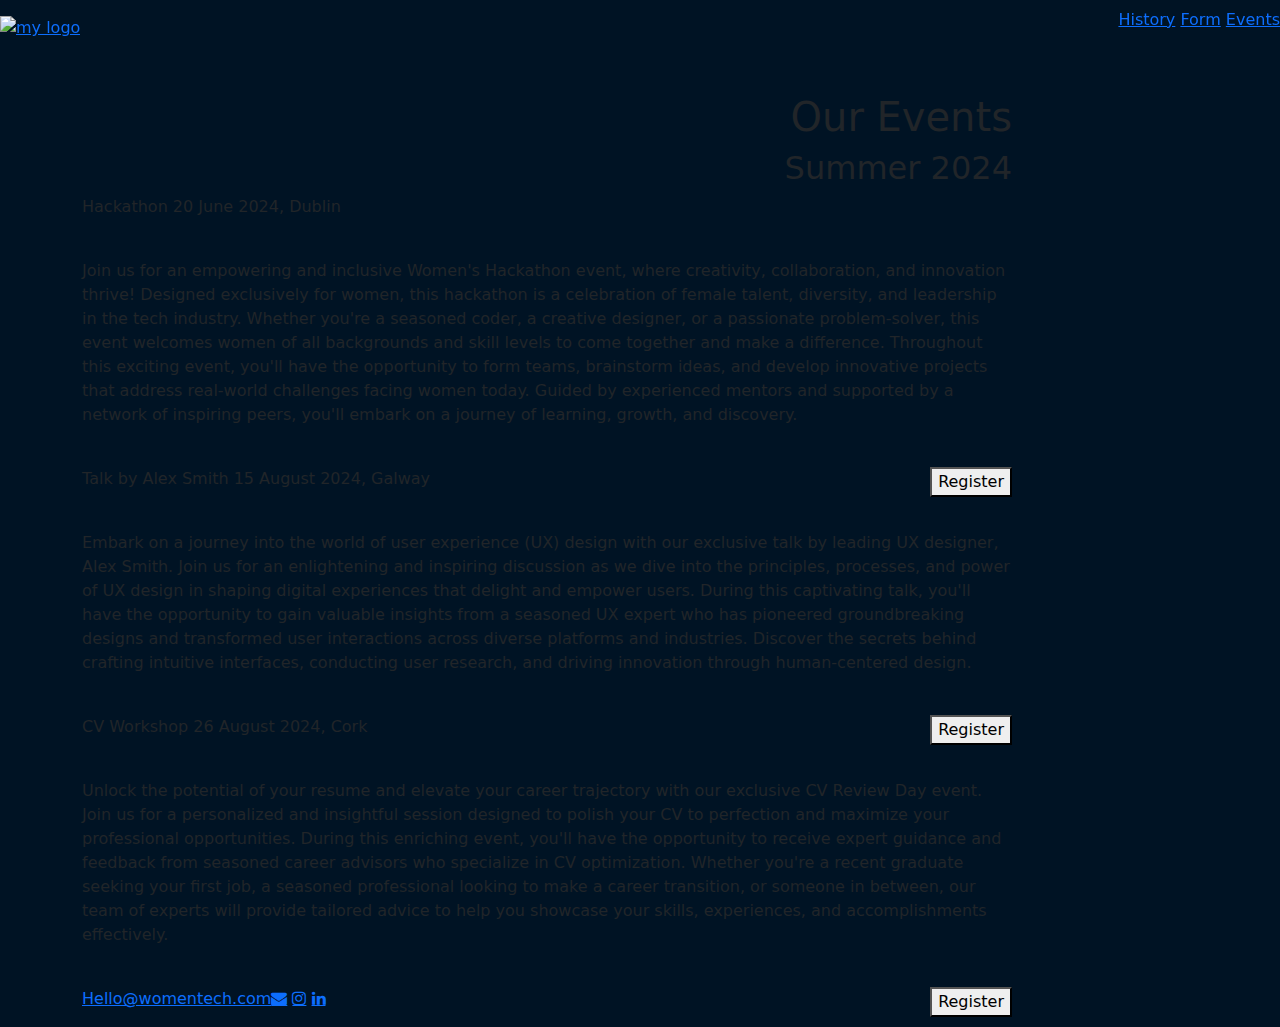
==== Events.html @ 4436cdce "Add files via upload" ====
<!DOCTYPE html>
<html lang="en">
<head>
    <meta name="viewport" content="width=device-width, initial-scale=1.0">
    <link href="https://cdn.jsdelivr.net/npm/bootstrap@5.3.3/dist/css/bootstrap.min.css" rel="stylesheet" integrity="sha384-QWTKZyjpPEjISv5WaRU9OFeRpok6YctnYmDr5pNlyT2bRjXh0JMhjY6hW+ALEwIH" crossorigin="anonymous">
    <meta charset="UTF-8">
    <meta name="viewport" content="width=device-width, initial-scale=1.0">
    <title>Events</title>
    <link rel="stylesheet" href="Style/myStyle.css"/>
    <link rel="stylesheet" href="https://cdnjs.cloudflare.com/ajax/libs/font-awesome/4.7.0/css/font-awesome.min.css">
</head>
<body style="background-color: #001324">
	
	<div class="container"></div>
    <div class="container">
        <div class="col-1"></div>
        <div class="col-10" >
            <h1 class="white-heading" style="text-align:right; margin-top:10%;">Our Events</h1>
            <h2 class="white-subheading" style="text-align:right;">Summer 2024</h2>
        </div>
        <div class="col-1"></div>
    </div>

	<div class="container"></div>
    <div class="container">
        <div class="col-1"></div>
        <div class="col-10" >
            <p class="white-body" style="text-align:left"> <span class="white-subheading">Hackathon </span> 20 June 2024, Dublin</p>
			<br>
			<p class="white-body" style="text-align:left">Join us for an empowering and inclusive Women's Hackathon event, where creativity, collaboration, and innovation thrive! Designed exclusively for women, this hackathon is a celebration of female talent, diversity, and leadership in the tech industry. Whether you're a seasoned coder, a creative designer, or a passionate problem-solver, this event welcomes women of all backgrounds and skill levels to come together and make a difference.

                Throughout this exciting event, you'll have the opportunity to form teams, brainstorm ideas, and develop innovative projects that address real-world challenges facing women today. Guided by experienced mentors and supported by a network of inspiring peers, you'll embark on a journey of learning, growth, and discovery.</p>
            <br>
            <button style="float: right;" class="submitbutton">Register</button>
        </div>
        <div class="col-1"></div>
    </div>
	<div class="container"></div>
    <div class="container">
    <div class="col-1"></div>
    <div class="col-10" >
        <p class="white-body" style="text-align:left;"> 
            <span class="white-subheading">Talk by Alex Smith </span> 15 August 2024, Galway</p>
        <br>
        <p class="white-body" style="text-align:left">Embark on a journey into the world of user experience (UX) design with our exclusive talk by leading UX designer, Alex Smith. Join us for an enlightening and inspiring discussion as we dive into the principles, processes, and power of UX design in shaping digital experiences that delight and empower users.

            During this captivating talk, you'll have the opportunity to gain valuable insights from a seasoned UX expert who has pioneered groundbreaking designs and transformed user interactions across diverse platforms and industries. Discover the secrets behind crafting intuitive interfaces, conducting user research, and driving innovation through human-centered design.</p>
        <br>
        <button style="float: right;" class="submitbutton">Register</button>
    </div>
    <div class="col-1"></div>
    </div>
    <div class="container"></div>
    <div class="container">
    <div class="col-1"></div>
    <div class="col-10" >
        <p class="white-body" style="text-align:left"> <span class="white-subheading">CV Workshop </span> 26 August 2024, Cork</p>
        <br>
        <p class="white-body" style="text-align:left">Unlock the potential of your resume and elevate your career trajectory with our exclusive CV Review Day event. Join us for a personalized and insightful session designed to polish your CV to perfection and maximize your professional opportunities.

            During this enriching event, you'll have the opportunity to receive expert guidance and feedback from seasoned career advisors who specialize in CV optimization. Whether you're a recent graduate seeking your first job, a seasoned professional looking to make a career transition, or someone in between, our team of experts will provide tailored advice to help you showcase your skills, experiences, and accomplishments effectively.</p>
        <br>
        <button style="float: right;" class="submitbutton">Register</button>
    </div>
    <div class="col-1"></div>
    </div>
</div>


	<!-- nav bar -->
	<div class="container">
		<nav class="navbar fixed-top">
			<div class="col-1 col-md-1 col-lg-1">
				<a href="index.html"><img src="Photos/logowt.png" alt="my logo" class="img-fluid"></a>
			</div>
			<div align="right"; class="col-10 col-md-8 col-lg-6">
				<p>
					<a class ="white-body pagelink" href="history.html">History</a>
					<a class ="white-body pagelink" href="FormPage.html">Form</a>
					<a class ="white-body pagelink" href="Events.html">Events</a>
				</p>
			</div>
		  </nav>
	</div>
	<!-- footer -->
	<div class="container footer">
		<!-- Add icon library -->
		
		<div class="col-7" >
		<p class="white-body "> <!-- Add font awesome icons -->
			<a href="mailto:caitriona.m.brennan@gmail.com">Hello@womentech.com</a><a href="" target="_blank" class="fa fa-envelope"></a>
			<a href="https://www.instagram.com/caitriona.design/" target="_blank" class="fa fa-instagram"></a>
			<a href="https://www.linkedin.com/in/caitriona-brennan-924135195/" target="_blank" class="fa fa-linkedin"></a>
		</p>
		</div>
	</div>
	</div>
	</body>
	<script src="JavaScript/gamehistoryscript.js"></script>
	<script src="https://cdn.jsdelivr.net/npm/bootstrap@5.3.3/dist/js/bootstrap.bundle.min.js" integrity="sha384-YvpcrYf0tY3lHB60NNkmXc5s9fDVZLESaAA55NDzOxhy9GkcIdslK1eN7N6jIeHz" crossorigin="anonymous"></script>
	</html>
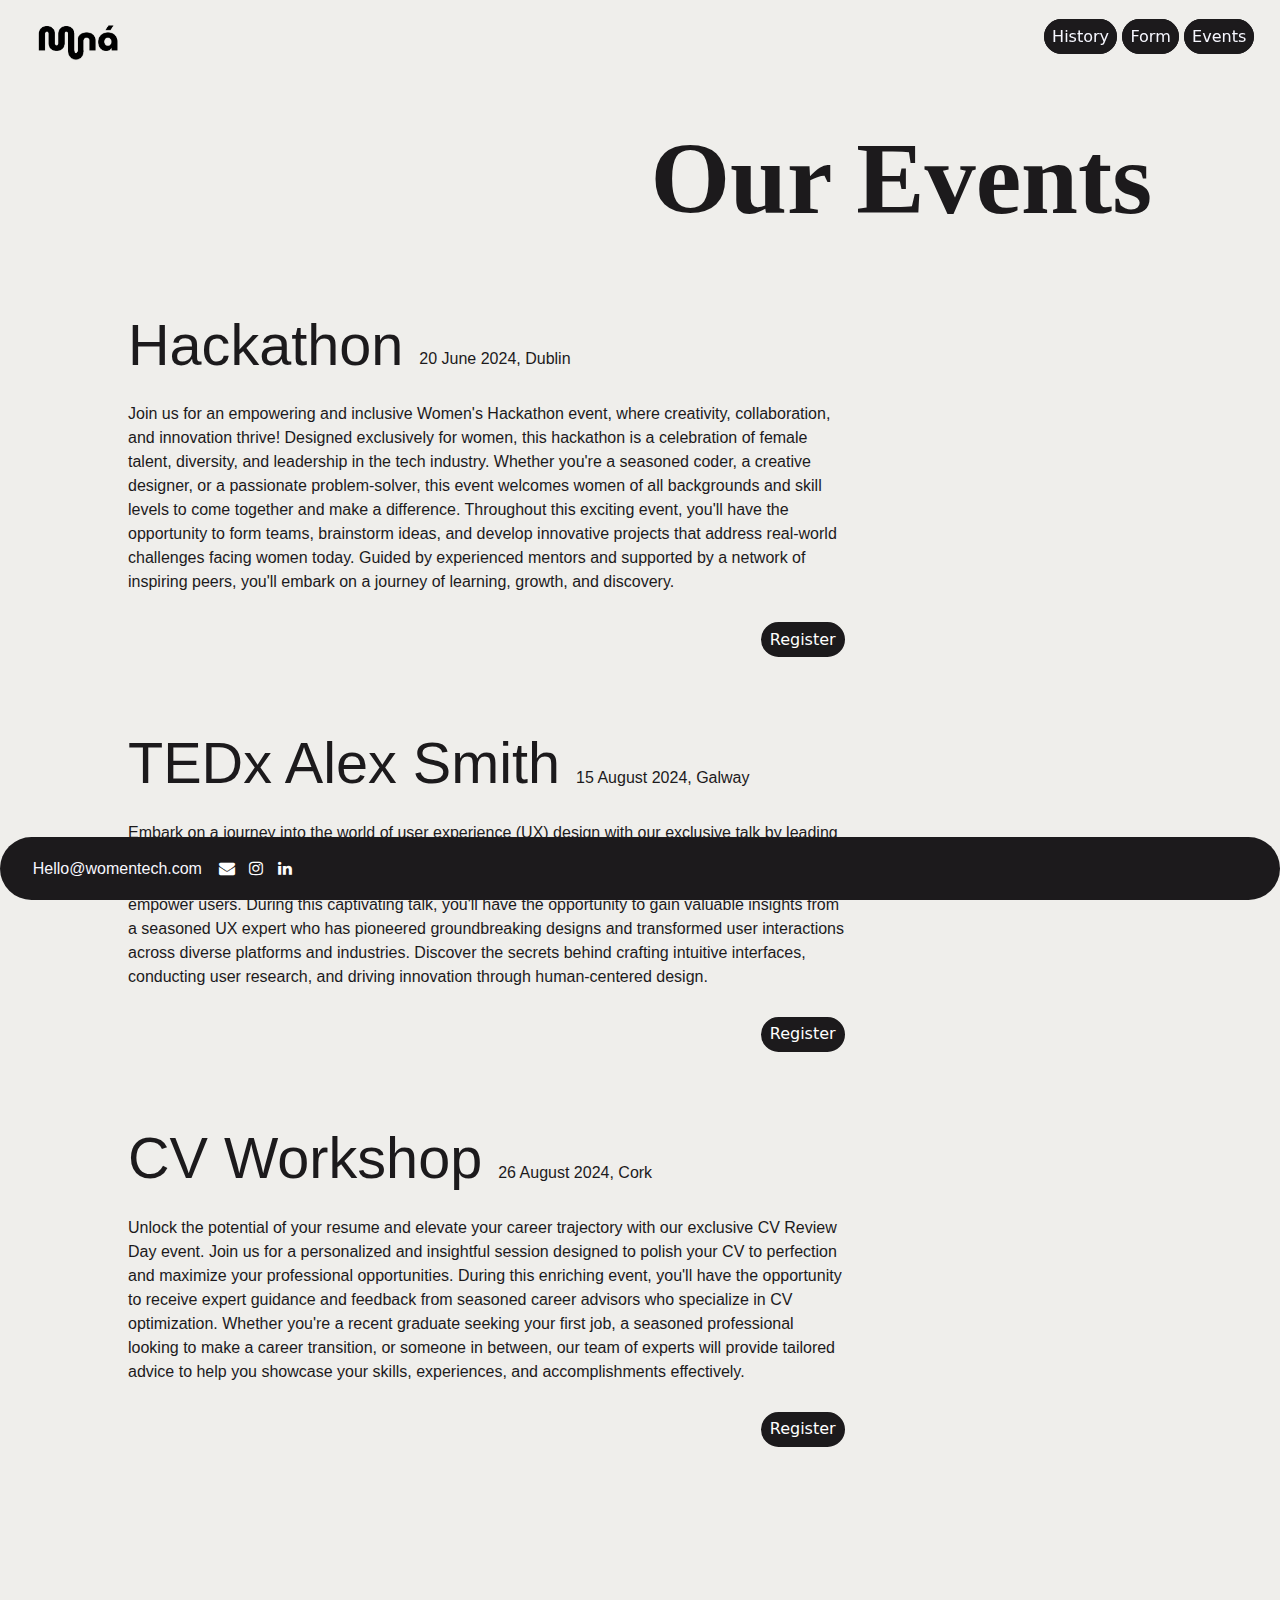
==== commit 4aa814a8: "Update nav Events.html" ====
--- a/Events.html
+++ b/Events.html
@@ -6,17 +6,19 @@
     <meta charset="UTF-8">
     <meta name="viewport" content="width=device-width, initial-scale=1.0">
     <title>Events</title>
+	    <link rel="icon" href="./Photos/favicon.png" type="image/png">
     <link rel="stylesheet" href="Style/myStyle.css"/>
+    <link rel="stylesheet" href="https://use.typekit.net/hwj4tpx.css">
     <link rel="stylesheet" href="https://cdnjs.cloudflare.com/ajax/libs/font-awesome/4.7.0/css/font-awesome.min.css">
 </head>
-<body style="background-color: #001324">
+<body style="background-color: #EFEEEB; ">
 	
-	<div class="container"></div>
+	<div class="container"><img class="image1" style="scale: 30%;" src="./Photos/pink.png" alt=""></div>
     <div class="container">
+        <img class="image3" style="scale:50%" src="./Photos/bluedouble.png" alt="">
         <div class="col-1"></div>
         <div class="col-10" >
-            <h1 class="white-heading" style="text-align:right; margin-top:10%;">Our Events</h1>
-            <h2 class="white-subheading" style="text-align:right;">Summer 2024</h2>
+            <h1 class="white-heading" style="text-align:right; margin-top:5%;">Our Events</h1>
         </div>
         <div class="col-1"></div>
     </div>
@@ -24,64 +26,99 @@
 	<div class="container"></div>
     <div class="container">
         <div class="col-1"></div>
-        <div class="col-10" >
+        <div class="col-md-7 col-sm-10" >
             <p class="white-body" style="text-align:left"> <span class="white-subheading">Hackathon </span> 20 June 2024, Dublin</p>
 			<br>
 			<p class="white-body" style="text-align:left">Join us for an empowering and inclusive Women's Hackathon event, where creativity, collaboration, and innovation thrive! Designed exclusively for women, this hackathon is a celebration of female talent, diversity, and leadership in the tech industry. Whether you're a seasoned coder, a creative designer, or a passionate problem-solver, this event welcomes women of all backgrounds and skill levels to come together and make a difference.
 
                 Throughout this exciting event, you'll have the opportunity to form teams, brainstorm ideas, and develop innovative projects that address real-world challenges facing women today. Guided by experienced mentors and supported by a network of inspiring peers, you'll embark on a journey of learning, growth, and discovery.</p>
             <br>
-            <button style="float: right;" class="submitbutton">Register</button>
+            <button style="float: right; padding: 0.5% 1%" class="submitbutton">Register</button>
         </div>
         <div class="col-1"></div>
     </div>
 	<div class="container"></div>
     <div class="container">
     <div class="col-1"></div>
-    <div class="col-10" >
+    <div class="col-md-7 col-sm-10" >
         <p class="white-body" style="text-align:left;"> 
-            <span class="white-subheading">Talk by Alex Smith </span> 15 August 2024, Galway</p>
+            <span class="white-subheading">TEDx Alex Smith </span> 15 August 2024, Galway</p>
         <br>
         <p class="white-body" style="text-align:left">Embark on a journey into the world of user experience (UX) design with our exclusive talk by leading UX designer, Alex Smith. Join us for an enlightening and inspiring discussion as we dive into the principles, processes, and power of UX design in shaping digital experiences that delight and empower users.
 
             During this captivating talk, you'll have the opportunity to gain valuable insights from a seasoned UX expert who has pioneered groundbreaking designs and transformed user interactions across diverse platforms and industries. Discover the secrets behind crafting intuitive interfaces, conducting user research, and driving innovation through human-centered design.</p>
         <br>
-        <button style="float: right;" class="submitbutton">Register</button>
+        <button style="float: right; padding: 0.5% 1%" class="submitbutton">Register</button>
     </div>
     <div class="col-1"></div>
+    <img class="image2" style="scale:60%" src="./Photos/brown.png" alt="">
     </div>
     <div class="container"></div>
     <div class="container">
     <div class="col-1"></div>
-    <div class="col-10" >
+    <div class="col-md-7 col-sm-10" >
         <p class="white-body" style="text-align:left"> <span class="white-subheading">CV Workshop </span> 26 August 2024, Cork</p>
         <br>
         <p class="white-body" style="text-align:left">Unlock the potential of your resume and elevate your career trajectory with our exclusive CV Review Day event. Join us for a personalized and insightful session designed to polish your CV to perfection and maximize your professional opportunities.
 
             During this enriching event, you'll have the opportunity to receive expert guidance and feedback from seasoned career advisors who specialize in CV optimization. Whether you're a recent graduate seeking your first job, a seasoned professional looking to make a career transition, or someone in between, our team of experts will provide tailored advice to help you showcase your skills, experiences, and accomplishments effectively.</p>
         <br>
-        <button style="float: right;" class="submitbutton">Register</button>
+        <button style="float: right; padding: 0.5% 1%" class="submitbutton">Register</button>
     </div>
     <div class="col-1"></div>
     </div>
 </div>
 
-
-	<!-- nav bar -->
+<!-- nav bar -->
 	<div class="container">
-		<nav class="navbar fixed-top">
-			<div class="col-1 col-md-1 col-lg-1">
-				<a href="index.html"><img src="Photos/logowt.png" alt="my logo" class="img-fluid"></a>
-			</div>
-			<div align="right"; class="col-10 col-md-8 col-lg-6">
-				<p>
-					<a class ="white-body pagelink" href="history.html">History</a>
-					<a class ="white-body pagelink" href="FormPage.html">Form</a>
-					<a class ="white-body pagelink" href="Events.html">Events</a>
-				</p>
-			</div>
-		  </nav>
-	</div>
+        <nav class="navbar fixed-top">
+            <!-- Burger menu icon, visible only on small screens -->
+            <a data-bs-toggle="offcanvas" href="#offcanvasExample" role="button" aria-controls="offcanvasExample" class="d-md-none">
+                <img src="Photos/burger.png" alt="" width="25%" height="auto">
+            </a>
+            
+            <!-- Regular navbar links, hidden on small screens -->
+            <div class="d-none d-md-flex align-items-center justify-content-between w-100">
+                <div class="col-1 col-md-1 col-lg-1">
+                    <a href="index.html"><img src="Photos/logowt.png" alt="my logo" class="img-fluid" style="scale:80%; padding-top:5%"></a>
+                </div>
+                <div align="right" class="col-10 col-md-8 col-lg-6">
+                    <p>
+                        <a class="pagelink" href="history.html">History</a>
+                        <a class="pagelink" href="FormPage.html">Form</a>
+                        <a class="pagelink" href="Events.html">Events</a>
+                    </p>
+                </div>
+            </div>
+            
+            <!-- Offcanvas menu for small screens -->
+            <div class="offcanvas offcanvas-start" tabindex="-1" id="offcanvasExample" aria-labelledby="offcanvasExampleLabel">
+                <div class="offcanvas-header">
+                    <a data-bs-toggle="offcanvas" href="#offcanvasExample" role="button" aria-controls="offcanvasExample" aria-label="Close">
+                        <img src="Photos/x.png" alt="" width="25%" height="auto">
+                    </a>
+                </div>
+                <div class="offcanvas-body">
+                    <div style="margin-top:3%;" class="col-10 col-md-8 col-lg-6">
+                        <p class="mb-3">
+                            <a class="pagelink-menu" href="history.html">History</a>
+                        </p>
+                    </div>
+                    <div style="margin-top:3%;" class="col-10 col-md-8 col-lg-6">
+                        <p class="mb-3">
+                            <a class="pagelink-menu" href="FormPage.html">Form</a>
+                        </p>
+                    </div>
+                    <div style="margin-top:3%;" class="col-10 col-md-8 col-lg-6">
+                        <p class="mb-3">
+                            <a class="pagelink-menu" href="Events.html">Events</a>
+                        </p>
+                    </div>
+                </div>
+            </div>
+        </nav>
+    </div>
+    
 	<!-- footer -->
 	<div class="container footer">
 		<!-- Add icon library -->
--- a/Style/myStyle.css
+++ b/Style/myStyle.css
@@ -0,0 +1,229 @@
+h1 {
+  text-transform: capitalize;
+  font-size: 15vw;
+  font-family: "MuseoModerno";
+  color: #1C1A1C;
+}
+
+h2 {
+  font-family: "calling-code", sans-serif;
+  font-weight: 400;
+  font-style: normal;
+  color: #1C1A1C;
+}
+body {
+  background-color: #EFEEEB;
+  padding-bottom: 6%; 
+  overflow-x: hidden; 
+}
+
+p{
+  margin-top:0.5%;
+  margin-bottom:0.5%;
+}
+
+.container{
+padding:2%;
+max-width: 100%;
+display: flex;
+margin: none;
+height: auto;
+position: relative;
+}
+
+
+/* heading text colour and size variations */
+
+.white-heading{
+  text-transform: capitalize;
+  font-size: 8vw;
+  font-family: "MuseoModerno";
+  color:#1C1A1C;
+  font-weight:800;
+  line-height: 100%;
+}
+.white-subheading{
+  padding-top:5%;
+  text-transform: capitalize;
+  font-size: 4.5vw;
+  font-family: "calling-code", sans-serif;
+  font-weight: 400;
+  font-style: normal;
+  color:#1C1A1C;
+  font-weight:300;
+  line-height: 0%;
+  text-transform:none;
+}
+
+/* body text colour variations */
+.white-body {
+  font-family: "calling-code", sans-serif;
+  font-weight: 400;
+  font-style: normal;
+color: #1C1A1C;
+font-weight:400;
+}
+
+/* links */
+a{
+color:#f7f7ff;
+text-decoration:none;
+padding: 1%;
+}
+.pagelink{
+  background-color: #1C1A1C;
+  border-radius: 50px;
+  margin-top: 5%;
+  border-width: 2px;
+  border-style:solid;
+  border-color: #1C1A1C;
+  border-image: none;
+}
+
+.pagelink:hover {
+  background-color: #ffffff;
+  color:#1C1A1C;
+  border-width: 2px;
+  border-style:solid;
+  border-color: #1C1A1C;
+  border-image: none;
+}
+
+/* social media icons */
+.fa {
+font-size: 30px;
+width: 15px;
+padding-right: 15px;
+padding-left: 10px;
+text-align: left;
+text-decoration: none;
+color: rgb(255, 255, 255);
+}
+
+/* button */
+
+.submitbutton {
+  background-color: #1C1A1C;
+  border-radius: 50px;
+  color: rgb(255, 255, 255);
+  text-align: center;
+  text-decoration: none;
+  display: inline-block;
+  font-size: 16px;
+  margin: 0px;
+  cursor: pointer;
+  box-shadow:none;
+  border-width: 2px;
+  border-style:solid;
+  border-color: #1C1A1C;
+  border-image: none;
+}
+.submitbutton:hover {
+  background-color: #ffffff;
+  color:#1C1A1C;
+  border-width: 2px;
+  border-color:#1C1A1C;
+}
+
+/* navbar */
+.navbar{
+ padding-right:2%;
+ padding-bottom:0%;
+ padding-top:0%;
+ padding-left:2%;
+}
+
+/* footer */
+.footer{
+ position:fixed;
+ width:100%;
+ bottom:0;
+ right:0;
+ padding-right:2%;
+ padding-bottom:1%;
+ padding-top:1%;
+ background-color: #1C1A1C;
+ border-radius: 50px;
+ z-index: 1000;
+}
+
+
+.image1 {
+  position: absolute; /* or position: fixed; */
+  z-index: -1; /* This places the image behind other content */
+  top: 0; /* Adjust this according to your layout */
+  left: -40%;
+  width: 100%; /* Ensure the image covers the entire width */
+  height: auto; /* Maintain aspect ratio */
+  opacity: 0.75;
+}
+.image2 {
+  position: absolute; /* or position: fixed; */
+  z-index: -1; /* This places the image behind other content */
+  top: 0; /* Adjust this according to your layout */
+  right: -55%;
+  width: 100%; /* Ensure the image covers the entire width */
+  height: auto; /* Maintain aspect ratio */
+  opacity: 0.75;
+}
+.image3 {
+  position: absolute; /* or position: fixed; */
+  z-index: -1; /* This places the image behind other content */
+  top: -200%; /* Adjust this according to your layout */
+  left: 30%;
+  width: 100%; /* Ensure the image covers the entire width */
+  height: auto; /* Maintain aspect ratio */
+  opacity: 0.75;
+}
+.image4 {
+  position: absolute; /* or position: fixed; */
+  z-index: -1; /* This places the image behind other content */
+  top: -280%; /* Adjust this according to your layout */
+  right: 10%;
+  width: 100%; /* Ensure the image covers the entire width */
+  height: auto; /* Maintain aspect ratio */
+  opacity: 0.75;
+}
+.image5 {
+  position: absolute; /* or position: fixed; */
+  z-index: -1; /* This places the image behind other content */
+  top: -2500%; /* Adjust this according to your layout */
+  left: 40%;
+  width: 100%; /* Ensure the image covers the entire width */
+  height: auto; /* Maintain aspect ratio */
+  transform: rotate(-15deg);
+  opacity: 0.75;
+}
+
+.title {
+  top: 0%; /* Adjust this according to your layout */
+  left: 40%;
+  width: 100%; /* Ensure the image covers the entire width */
+  height: auto; /* Maintain aspect ratio */
+  scale: 80%;
+}
+
+
+
+@media (min-width: 600px) {
+  #story {
+    width: 80%;
+    height: 200%;
+  }
+}
+
+@media (min-width: 900px) {
+  #story {
+    width: 60%;
+    height: 200%;
+  }
+}
+
+@media (min-width: 1200px) {
+  #story {
+    width: 50%;
+    height: 200%;
+  }
+}
+
+
